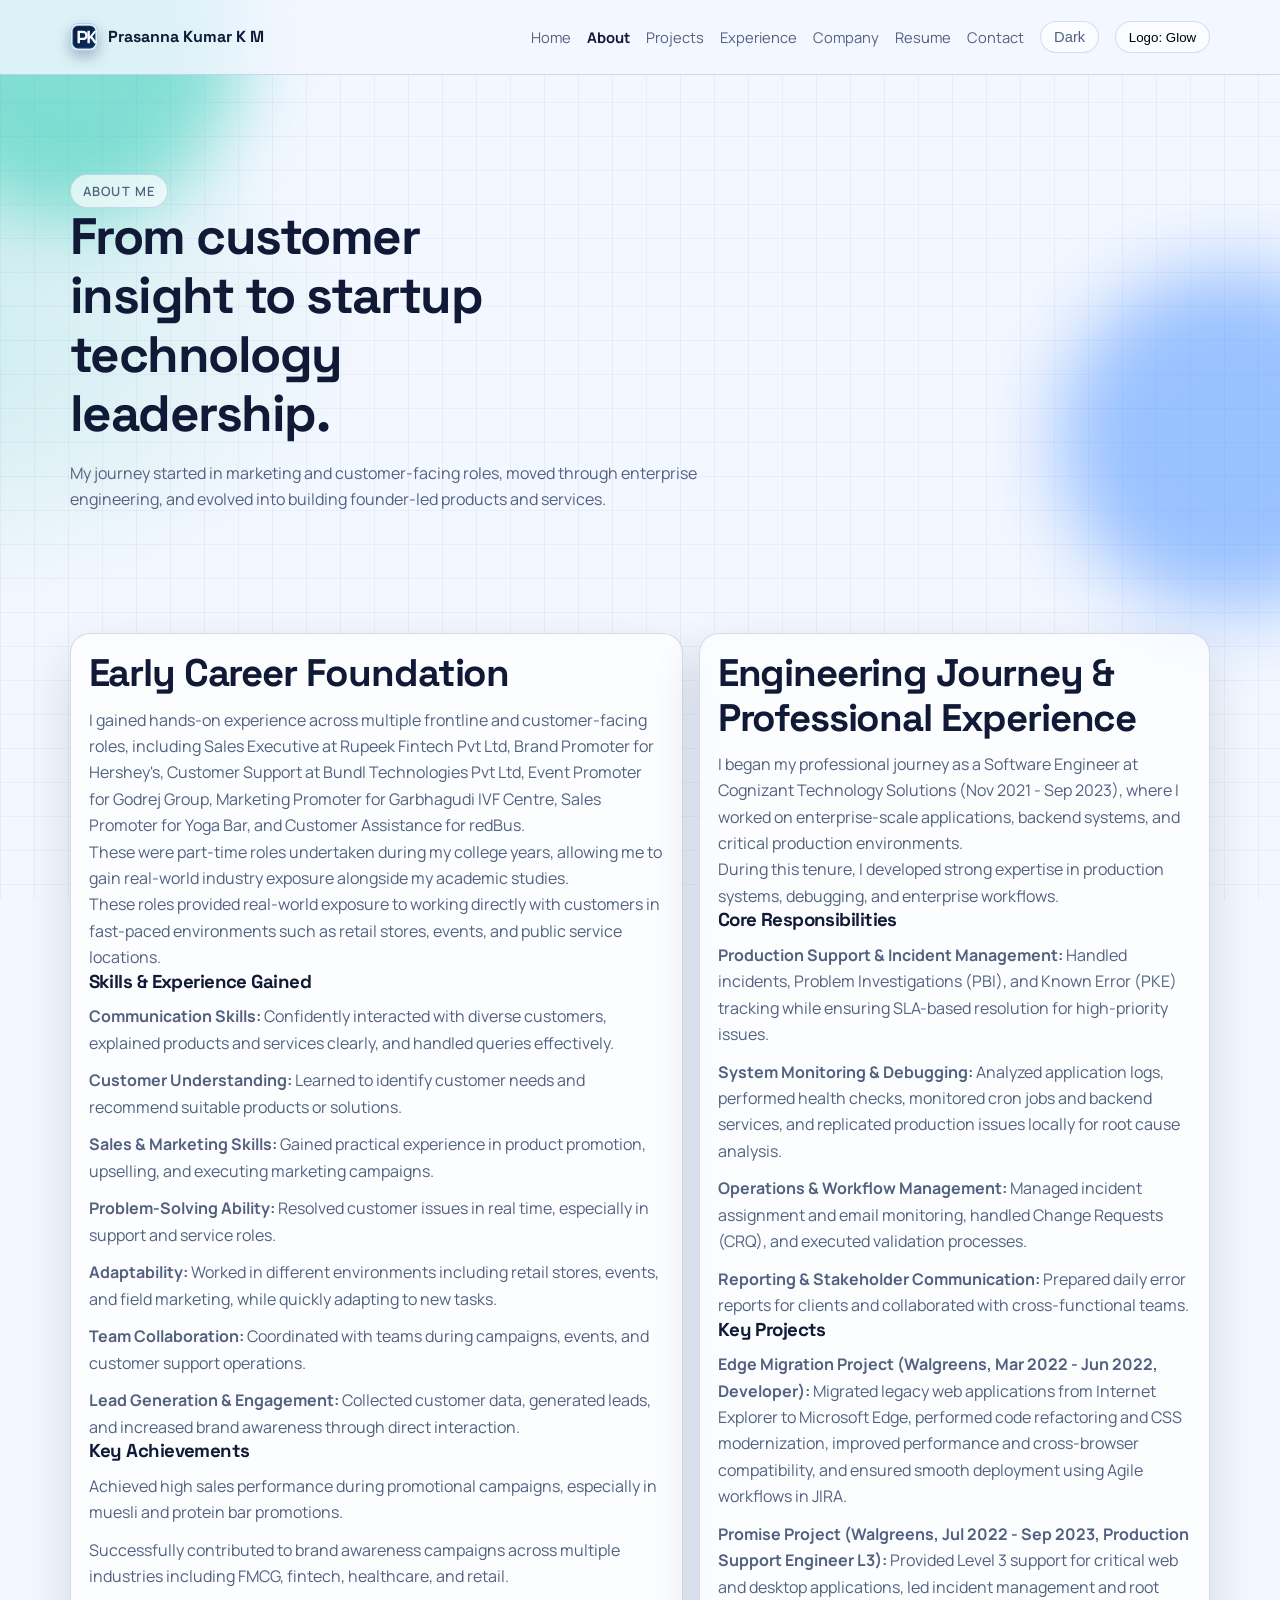
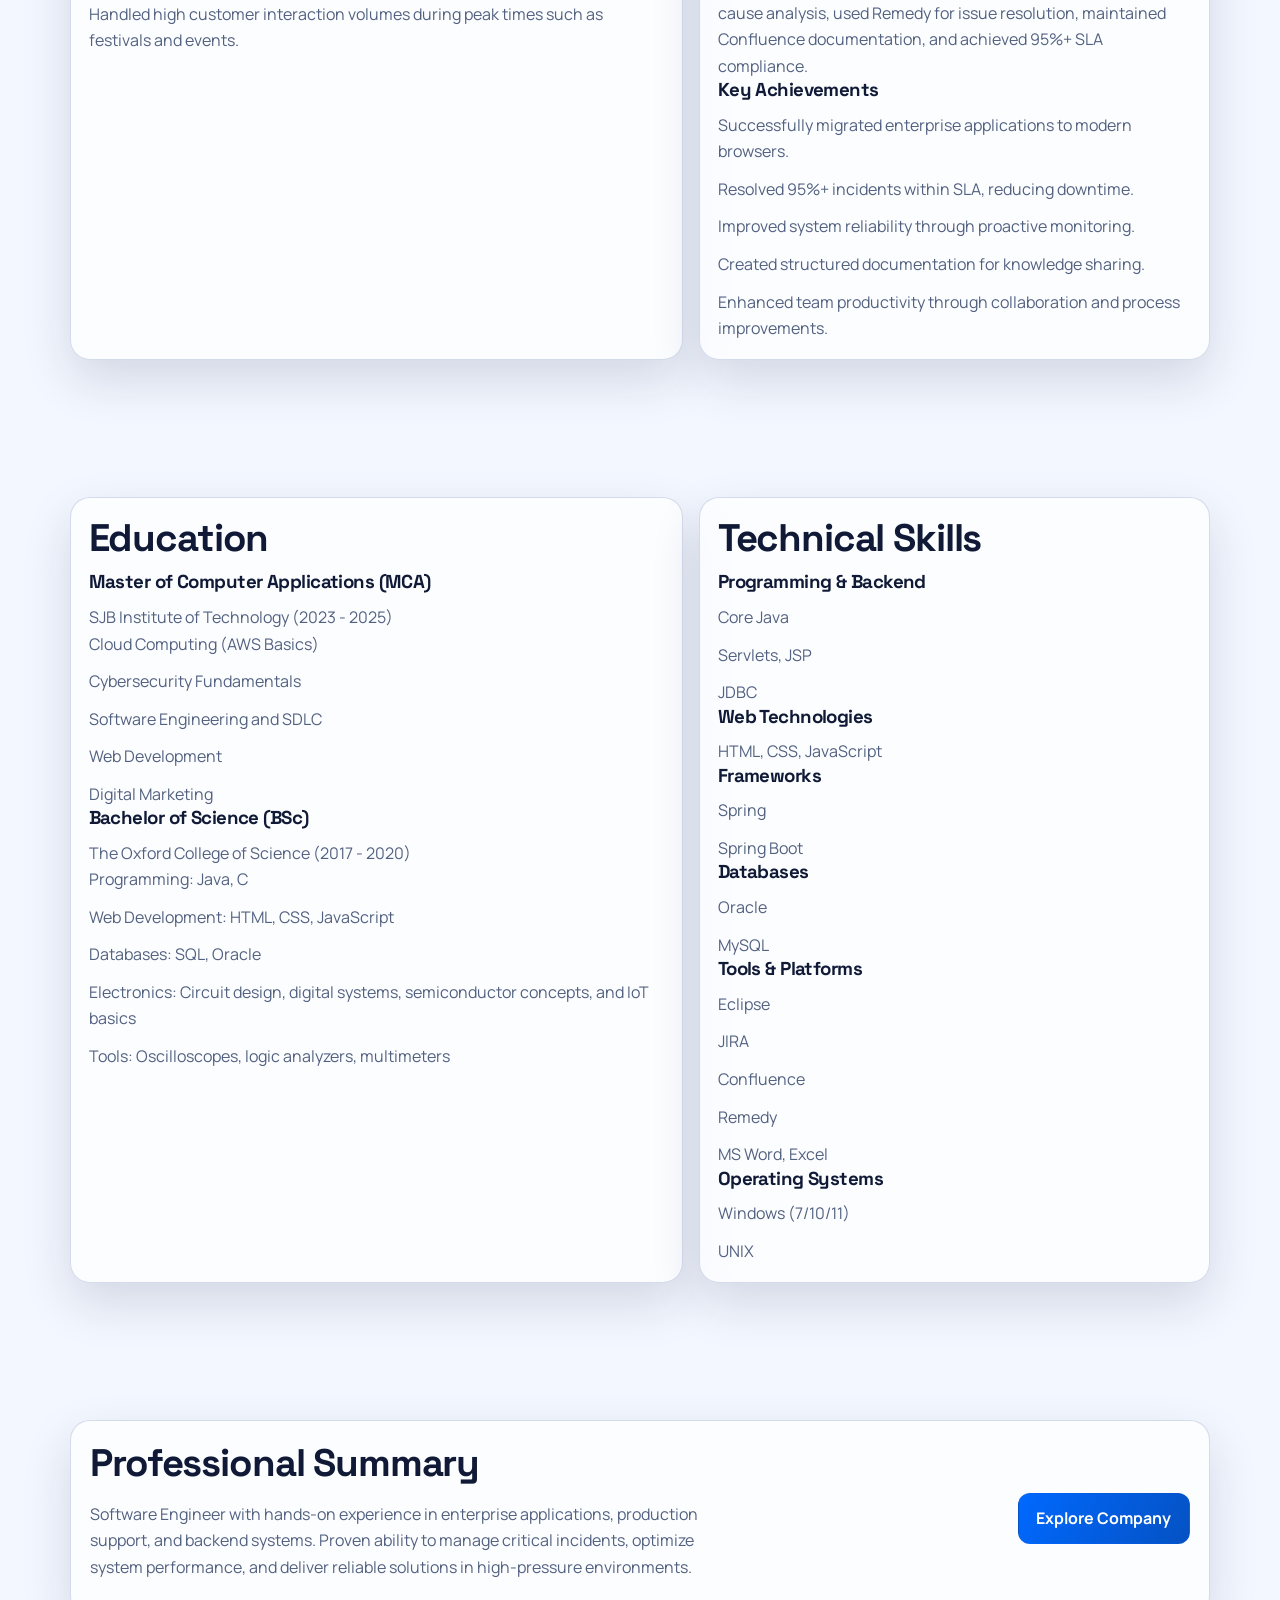
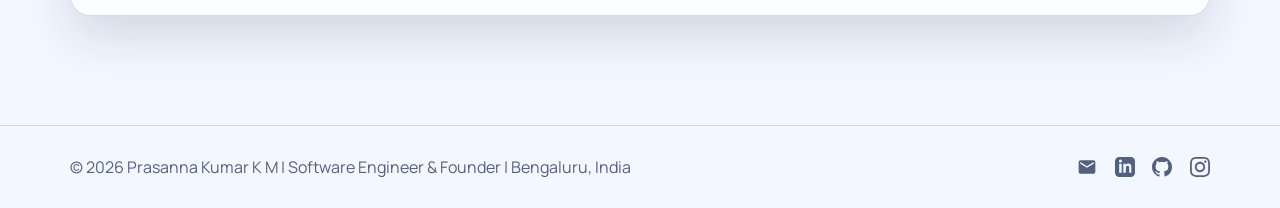
==== about.html @ 93cf95dd "portfolio" ====
<!DOCTYPE html>
<html lang="en">
<head>
  <meta charset="UTF-8">
  <meta name="viewport" content="width=device-width, initial-scale=1">
  <title>About | Prasanna Kumar K M</title>
  <meta name="description" content="The journey of Prasanna Kumar K M: from customer-facing roles to software engineering and startup leadership.">
  <meta name="author" content="Prasanna Kumar K M">
  <meta name="robots" content="index, follow">
  <meta property="og:title" content="About | Prasanna Kumar K M">
  <meta property="og:description" content="From customer insight to engineering execution to startup building.">
  <meta property="og:type" content="website">
  <meta property="og:url" content="https://kmprasannakumar.github.io/portfolio/about.html">
  <meta property="og:image" content="https://kmprasannakumar.github.io/portfolio/assets/projects/portfolio-site.svg">
  <link rel="canonical" href="https://kmprasannakumar.github.io/portfolio/about.html">
  <link rel="icon" type="image/svg+xml" href="assets/brand/pkm-mark.svg">
  <meta name="twitter:card" content="summary_large_image">
  <meta name="twitter:title" content="About | Prasanna Kumar K M">
  <meta name="twitter:description" content="From customer insight to engineering execution to startup building.">
  <meta name="twitter:image" content="https://kmprasannakumar.github.io/portfolio/assets/projects/portfolio-site.svg">
  <link rel="preconnect" href="https://fonts.googleapis.com">
  <link rel="preconnect" href="https://fonts.gstatic.com" crossorigin>
  <link href="https://fonts.googleapis.com/css2?family=Manrope:wght@400;500;600;700;800&family=Space+Grotesk:wght@500;700&display=swap" rel="stylesheet">
  <link rel="stylesheet" href="style.css">
</head>
<body data-page="about">
  <div class="bg-orb orb-1" aria-hidden="true"></div>
  <div class="bg-orb orb-2" aria-hidden="true"></div>
  <div class="bg-grid" aria-hidden="true"></div>

  <header class="site-header">
    <nav class="navbar container" aria-label="Primary">
      <a class="brand brand-wrap" href="index.html" aria-label="Go to homepage">
        <img src="assets/brand/pkm-mark.svg" alt="PKM logo" class="logo-mark" width="28" height="28">
        <span>Prasanna Kumar K M</span>
      </a>
      <button class="menu-btn" id="menuBtn" aria-expanded="false" aria-controls="navLinks" aria-label="Toggle menu">Menu</button>
      <div class="nav-links" id="navLinks">
        <a href="index.html" data-nav="home">Home</a>
        <a href="about.html" data-nav="about">About</a>
        <a href="projects.html" data-nav="projects">Projects</a>
        <a href="experience.html" data-nav="experience">Experience</a>
        <a href="company.html" data-nav="company">Company</a>
        <a href="resume.html" data-nav="resume">Resume</a>
        <a href="contact.html" data-nav="contact">Contact</a>
        <button id="themeToggle" class="theme-toggle" aria-label="Toggle dark and light mode">Theme</button>
        <button id="logoToggle" class="logo-toggle" aria-label="Toggle PK logo style">Logo: Glow</button>
      </div>
    </nav>
  </header>

  <main>
    <section class="page-hero container reveal">
      <p class="kicker">About Me</p>
      <h1>From customer insight to startup technology leadership.</h1>
      <p class="page-intro">My journey started in marketing and customer-facing roles, moved through enterprise engineering, and evolved into building founder-led products and services.</p>
    </section>

    <section class="section container reveal">
      <div class="split-layout">
        <article class="glass-card skill-card">
          <h2>Early Career Foundation</h2>
          <p>I gained hands-on experience across multiple frontline and customer-facing roles, including Sales Executive at Rupeek Fintech Pvt Ltd, Brand Promoter for Hershey's, Customer Support at Bundl Technologies Pvt Ltd, Event Promoter for Godrej Group, Marketing Promoter for Garbhagudi IVF Centre, Sales Promoter for Yoga Bar, and Customer Assistance for redBus.</p>
          <p>These were part-time roles undertaken during my college years, allowing me to gain real-world industry exposure alongside my academic studies.</p>
          <p>These roles provided real-world exposure to working directly with customers in fast-paced environments such as retail stores, events, and public service locations.</p>
          <h3>Skills &amp; Experience Gained</h3>
          <ul class="list-clean">
            <li><strong>Communication Skills:</strong> Confidently interacted with diverse customers, explained products and services clearly, and handled queries effectively.</li>
            <li><strong>Customer Understanding:</strong> Learned to identify customer needs and recommend suitable products or solutions.</li>
            <li><strong>Sales &amp; Marketing Skills:</strong> Gained practical experience in product promotion, upselling, and executing marketing campaigns.</li>
            <li><strong>Problem-Solving Ability:</strong> Resolved customer issues in real time, especially in support and service roles.</li>
            <li><strong>Adaptability:</strong> Worked in different environments including retail stores, events, and field marketing, while quickly adapting to new tasks.</li>
            <li><strong>Team Collaboration:</strong> Coordinated with teams during campaigns, events, and customer support operations.</li>
            <li><strong>Lead Generation &amp; Engagement:</strong> Collected customer data, generated leads, and increased brand awareness through direct interaction.</li>
          </ul>
          <h3>Key Achievements</h3>
          <ul class="list-clean">
            <li>Achieved high sales performance during promotional campaigns, especially in muesli and protein bar promotions.</li>
            <li>Successfully contributed to brand awareness campaigns across multiple industries including FMCG, fintech, healthcare, and retail.</li>
            <li>Handled high customer interaction volumes during peak times such as festivals and events.</li>
          </ul>
        </article>
        <article class="glass-card skill-card">
          <h2>Engineering Journey &amp; Professional Experience</h2>
          <p>I began my professional journey as a Software Engineer at Cognizant Technology Solutions (Nov 2021 - Sep 2023), where I worked on enterprise-scale applications, backend systems, and critical production environments.</p>
          <p>During this tenure, I developed strong expertise in production systems, debugging, and enterprise workflows.</p>
          <h3>Core Responsibilities</h3>
          <ul class="list-clean">
            <li><strong>Production Support &amp; Incident Management:</strong> Handled incidents, Problem Investigations (PBI), and Known Error (PKE) tracking while ensuring SLA-based resolution for high-priority issues.</li>
            <li><strong>System Monitoring &amp; Debugging:</strong> Analyzed application logs, performed health checks, monitored cron jobs and backend services, and replicated production issues locally for root cause analysis.</li>
            <li><strong>Operations &amp; Workflow Management:</strong> Managed incident assignment and email monitoring, handled Change Requests (CRQ), and executed validation processes.</li>
            <li><strong>Reporting &amp; Stakeholder Communication:</strong> Prepared daily error reports for clients and collaborated with cross-functional teams.</li>
          </ul>
          <h3>Key Projects</h3>
          <ul class="list-clean">
            <li><strong>Edge Migration Project (Walgreens, Mar 2022 - Jun 2022, Developer):</strong> Migrated legacy web applications from Internet Explorer to Microsoft Edge, performed code refactoring and CSS modernization, improved performance and cross-browser compatibility, and ensured smooth deployment using Agile workflows in JIRA.</li>
            <li><strong>Promise Project (Walgreens, Jul 2022 - Sep 2023, Production Support Engineer L3):</strong> Provided Level 3 support for critical web and desktop applications, led incident management and root cause analysis, used Remedy for issue resolution, maintained Confluence documentation, and achieved 95%+ SLA compliance.</li>
          </ul>
          <h3>Key Achievements</h3>
          <ul class="list-clean">
            <li>Successfully migrated enterprise applications to modern browsers.</li>
            <li>Resolved 95%+ incidents within SLA, reducing downtime.</li>
            <li>Improved system reliability through proactive monitoring.</li>
            <li>Created structured documentation for knowledge sharing.</li>
            <li>Enhanced team productivity through collaboration and process improvements.</li>
          </ul>
        </article>
      </div>
    </section>

    <section class="section container reveal">
      <div class="split-layout">
        <article class="glass-card skill-card">
          <h2>Education</h2>
          <h3>Master of Computer Applications (MCA)</h3>
          <p>SJB Institute of Technology (2023 - 2025)</p>
          <ul class="list-clean">
            <li>Cloud Computing (AWS Basics)</li>
            <li>Cybersecurity Fundamentals</li>
            <li>Software Engineering and SDLC</li>
            <li>Web Development</li>
            <li>Digital Marketing</li>
          </ul>
          <h3>Bachelor of Science (BSc)</h3>
          <p>The Oxford College of Science (2017 - 2020)</p>
          <ul class="list-clean">
            <li>Programming: Java, C</li>
            <li>Web Development: HTML, CSS, JavaScript</li>
            <li>Databases: SQL, Oracle</li>
            <li>Electronics: Circuit design, digital systems, semiconductor concepts, and IoT basics</li>
            <li>Tools: Oscilloscopes, logic analyzers, multimeters</li>
          </ul>
        </article>
        <article class="glass-card skill-card">
          <h2>Technical Skills</h2>
          <h3>Programming &amp; Backend</h3>
          <ul class="list-clean">
            <li>Core Java</li>
            <li>Servlets, JSP</li>
            <li>JDBC</li>
          </ul>
          <h3>Web Technologies</h3>
          <ul class="list-clean">
            <li>HTML, CSS, JavaScript</li>
          </ul>
          <h3>Frameworks</h3>
          <ul class="list-clean">
            <li>Spring</li>
            <li>Spring Boot</li>
          </ul>
          <h3>Databases</h3>
          <ul class="list-clean">
            <li>Oracle</li>
            <li>MySQL</li>
          </ul>
          <h3>Tools &amp; Platforms</h3>
          <ul class="list-clean">
            <li>Eclipse</li>
            <li>JIRA</li>
            <li>Confluence</li>
            <li>Remedy</li>
            <li>MS Word, Excel</li>
          </ul>
          <h3>Operating Systems</h3>
          <ul class="list-clean">
            <li>Windows (7/10/11)</li>
            <li>UNIX</li>
          </ul>
        </article>
      </div>
    </section>

    <section class="section container reveal">
      <div class="cta-banner glass-card">
        <div>
          <h2>Professional Summary</h2>
          <p class="section-intro">Software Engineer with hands-on experience in enterprise applications, production support, and backend systems. Proven ability to manage critical incidents, optimize system performance, and deliver reliable solutions in high-pressure environments.</p>
        </div>
        <a class="btn btn-primary" href="company.html">Explore Company</a>
      </div>
    </section>
  </main>

  <footer class="site-footer">
    <div class="container footer-wrap">
      <p>&copy; <span id="year"></span> Prasanna Kumar K M | Software Engineer &amp; Founder | Bengaluru, India</p>
      <nav class="footer-social" aria-label="Social media links">
        <a href="mailto:prasannakumar.kmblr@gmail.com" aria-label="Email">
          <svg viewBox="0 0 24 24" aria-hidden="true"><path d="M20 4H4a2 2 0 0 0-2 2v12a2 2 0 0 0 2 2h16a2 2 0 0 0 2-2V6a2 2 0 0 0-2-2zm0 4-8 5-8-5V6l8 5 8-5v2z"/></svg>
        </a>
        <a href="https://www.linkedin.com/in/prasannakumarkm" target="_blank" rel="noopener noreferrer" aria-label="LinkedIn">
          <svg viewBox="0 0 24 24" aria-hidden="true"><path d="M19 0H5a5 5 0 0 0-5 5v14a5 5 0 0 0 5 5h14a5 5 0 0 0 5-5V5a5 5 0 0 0-5-5zM8 19H5V8h3v11zM6.5 6.7A1.8 1.8 0 1 1 6.5 3a1.8 1.8 0 0 1 0 3.7zM20 19h-3v-5.6c0-1.3 0-3-1.8-3S13 11.9 13 13.4V19h-3V8h2.9v1.5h.1c.4-.8 1.4-1.6 2.9-1.6 3.1 0 3.7 2 3.7 4.7V19z"/></svg>
        </a>
        <a href="https://github.com/kmprasannakumar" target="_blank" rel="noopener noreferrer" aria-label="GitHub">
          <svg viewBox="0 0 24 24" aria-hidden="true"><path d="M12 0C5.37 0 0 5.37 0 12c0 5.3 3.44 9.8 8.2 11.38.6.11.82-.26.82-.58v-2.03c-3.34.73-4.04-1.61-4.04-1.61-.54-1.38-1.33-1.75-1.33-1.75-1.09-.74.08-.73.08-.73 1.2.09 1.84 1.24 1.84 1.24 1.07 1.83 2.8 1.3 3.48 1 .11-.78.42-1.3.76-1.6-2.67-.3-5.47-1.33-5.47-5.93 0-1.31.47-2.38 1.24-3.22-.14-.3-.54-1.52.1-3.18 0 0 1-.32 3.3 1.23a11.5 11.5 0 0 1 6 0c2.28-1.55 3.29-1.23 3.29-1.23.65 1.66.24 2.88.12 3.18.77.84 1.23 1.91 1.23 3.22 0 4.61-2.8 5.63-5.48 5.92.43.37.81 1.1.81 2.22v3.29c0 .32.21.7.82.58A12 12 0 0 0 24 12C24 5.37 18.63 0 12 0z"/></svg>
        </a>
        <a href="https://www.instagram.com/prasannakumarkmreddy?igsh=bG9hbTIxcnY0bGRi" target="_blank" rel="noopener noreferrer" aria-label="Instagram">
          <svg viewBox="0 0 24 24" aria-hidden="true"><path d="M12 2.163c3.204 0 3.584.012 4.85.07 3.252.148 4.771 1.691 4.919 4.919.058 1.265.069 1.645.069 4.849 0 3.205-.012 3.584-.069 4.849-.149 3.225-1.664 4.771-4.919 4.919-1.266.058-1.644.07-4.85.07-3.204 0-3.584-.012-4.849-.07-3.26-.149-4.771-1.699-4.919-4.92-.058-1.265-.07-1.644-.07-4.849 0-3.204.013-3.583.07-4.849.149-3.227 1.664-4.771 4.919-4.919 1.266-.057 1.645-.069 4.849-.069zm0-2.163c-3.259 0-3.667.014-4.947.072-4.358.2-6.78 2.618-6.98 6.98-.059 1.281-.073 1.689-.073 4.948 0 3.259.014 3.668.072 4.948.2 4.358 2.618 6.78 6.98 6.98 1.281.058 1.689.072 4.948.072 3.259 0 3.668-.014 4.948-.072 4.354-.2 6.782-2.618 6.979-6.98.059-1.28.073-1.689.073-4.948 0-3.259-.014-3.667-.072-4.947-.196-4.354-2.617-6.78-6.979-6.98-1.281-.059-1.69-.073-4.949-.073zm0 5.838c-3.403 0-6.162 2.759-6.162 6.162S8.597 18.163 12 18.163s6.162-2.759 6.162-6.162S15.403 5.838 12 5.838zm0 10.162c-2.209 0-4-1.79-4-4 0-2.209 1.791-4 4-4s4 1.791 4 4c0 2.21-1.791 4-4 4zm6.406-11.845c-.796 0-1.441.645-1.441 1.44s.645 1.44 1.441 1.44c.795 0 1.439-.645 1.439-1.44s-.644-1.44-1.439-1.44z"/></svg>
        </a>
      </nav>
    </div>
  </footer>

  <script src="script.js" defer></script>
</body>
</html>
---- style.css ----
:root {
  --bg: #f3f7ff;
  --surface: rgba(255, 255, 255, 0.68);
  --surface-solid: #ffffff;
  --text: #101a36;
  --muted: #536180;
  --primary: #0069ff;
  --secondary: #00b894;
  --border: rgba(72, 101, 163, 0.22);
  --shadow: 0 20px 50px rgba(12, 26, 67, 0.14);
  --ring: rgba(0, 105, 255, 0.3);
}

body[data-theme="dark"] {
  --bg: #0a0f1f;
  --surface: rgba(17, 27, 52, 0.64);
  --surface-solid: #111a33;
  --text: #e7efff;
  --muted: #a4b4d8;
  --primary: #5ea0ff;
  --secondary: #37d4b2;
  --border: rgba(142, 168, 232, 0.28);
  --shadow: 0 22px 60px rgba(0, 0, 0, 0.45);
  --ring: rgba(94, 160, 255, 0.38);
}

* {
  box-sizing: border-box;
}

html {
  scroll-behavior: smooth;
}

body {
  margin: 0;
  font-family: "Manrope", sans-serif;
  background: radial-gradient(1200px 600px at 90% -10%, rgba(0, 105, 255, 0.18), transparent 60%),
    radial-gradient(900px 500px at -10% 10%, rgba(0, 184, 148, 0.18), transparent 55%),
    var(--bg);
  color: var(--text);
  line-height: 1.65;
  overflow-x: hidden;
}

h1,
h2,
h3 {
  font-family: "Space Grotesk", sans-serif;
  letter-spacing: -0.03em;
  margin: 0 0 0.7rem;
  line-height: 1.15;
}

a {
  color: inherit;
  text-decoration: none;
}

.container {
  width: min(1140px, 92vw);
  margin: 0 auto;
}

.bg-orb {
  position: fixed;
  width: 340px;
  height: 340px;
  filter: blur(40px);
  border-radius: 50%;
  z-index: -2;
  opacity: 0.5;
}

.orb-1 {
  top: -120px;
  left: -100px;
  background: #0ec5a8;
}

.orb-2 {
  right: -120px;
  top: 30%;
  background: #3f8cff;
}

.bg-grid {
  position: fixed;
  inset: 0;
  z-index: -3;
  background-image: linear-gradient(to right, rgba(127, 147, 199, 0.09) 1px, transparent 1px),
    linear-gradient(to bottom, rgba(127, 147, 199, 0.09) 1px, transparent 1px);
  background-size: 34px 34px;
}

.site-header {
  position: sticky;
  top: 0;
  z-index: 100;
  -webkit-backdrop-filter: blur(12px);
  backdrop-filter: blur(12px);
  background: color-mix(in srgb, var(--bg) 80%, transparent);
  border-bottom: 1px solid var(--border);
}

.navbar {
  min-height: 74px;
  display: flex;
  align-items: center;
  justify-content: space-between;
  gap: 1rem;
}

.brand {
  font-family: "Space Grotesk", sans-serif;
  font-weight: 700;
  font-size: 1rem;
}

.brand-wrap {
  display: inline-flex;
  align-items: center;
  gap: 0.6rem;
}

.logo-mark {
  width: 28px;
  height: 28px;
  border-radius: 8px;
  border: 1px solid rgba(127, 147, 199, 0.36);
  box-shadow: 0 6px 14px rgba(0, 23, 74, 0.28);
}

.nav-links {
  display: flex;
  align-items: center;
  gap: 1rem;
}

.nav-links a,
.theme-toggle,
.menu-btn {
  font-size: 0.92rem;
  color: var(--muted);
  transition: 0.25s ease;
}

.nav-links a:hover,
.theme-toggle:hover,
.menu-btn:hover {
  color: var(--text);
}

.active-link {
  color: var(--text) !important;
  font-weight: 700;
}

.menu-btn {
  display: none;
  border: 1px solid var(--border);
  border-radius: 12px;
  background: transparent;
  padding: 0.45rem 0.7rem;
}

.theme-toggle {
  border: 1px solid var(--border);
  border-radius: 999px;
  background: var(--surface);
  padding: 0.45rem 0.8rem;
  cursor: pointer;
}

.logo-toggle {
  border: 1px solid var(--border);
  border-radius: 999px;
  background: var(--surface);
  padding: 0.45rem 0.8rem;
  cursor: pointer;
  min-width: 92px;
}

.hero {
  padding: 7rem 0 4rem;
}

.page-hero {
  padding: 6.2rem 0 2.2rem;
}

.page-hero h1 {
  font-size: clamp(1.9rem, 4vw, 3.2rem);
  max-width: 14ch;
}

.page-intro {
  max-width: 68ch;
  color: var(--muted);
}

.kicker {
  width: fit-content;
  margin: 0;
  padding: 0.35rem 0.75rem;
  border-radius: 999px;
  border: 1px solid var(--border);
  background: var(--surface);
  color: var(--muted);
  font-size: 0.8rem;
  font-weight: 600;
  text-transform: uppercase;
  letter-spacing: 0.09em;
}

.hero h1 {
  font-size: clamp(2.1rem, 5vw, 4.4rem);
  max-width: 11.5ch;
  margin-top: 1rem;
}

.hero-copy {
  max-width: 64ch;
  color: var(--muted);
}

.hero-actions {
  display: flex;
  flex-wrap: wrap;
  gap: 0.9rem;
  margin: 1.6rem 0 2.2rem;
}

.btn {
  display: inline-flex;
  align-items: center;
  justify-content: center;
  border-radius: 12px;
  border: 1px solid transparent;
  padding: 0.72rem 1.1rem;
  font-weight: 700;
  transition: 0.25s ease;
}

.btn:focus-visible,
.nav-links a:focus-visible,
.theme-toggle:focus-visible,
.menu-btn:focus-visible,
.project-links a:focus-visible,
.contact-links a:focus-visible {
  outline: none;
  box-shadow: 0 0 0 4px var(--ring);
}

.btn-primary {
  color: #fff;
  background: linear-gradient(120deg, var(--primary), color-mix(in srgb, var(--primary) 70%, #101a36));
}

.btn-primary:hover {
  transform: translateY(-2px);
  box-shadow: 0 8px 24px color-mix(in srgb, var(--primary) 36%, transparent);
}

.btn-secondary {
  color: var(--text);
  border-color: var(--border);
  background: var(--surface);
}

.btn-secondary:hover {
  transform: translateY(-2px);
}

.glass-card {
  border: 1px solid var(--border);
  background: var(--surface);
  box-shadow: var(--shadow);
  border-radius: 20px;
  -webkit-backdrop-filter: blur(10px);
  backdrop-filter: blur(10px);
}

.hero-highlights {
  display: grid;
  grid-template-columns: repeat(3, minmax(0, 1fr));
  gap: 1rem;
  padding: 1.2rem;
}

.hero-highlights h3 {
  font-size: 0.9rem;
  margin-bottom: 0.2rem;
}

.hero-highlights p {
  margin: 0;
  color: var(--muted);
  font-size: 0.93rem;
}

.section {
  padding: 4.3rem 0;
}

.section h2 {
  font-size: clamp(1.5rem, 3vw, 2.4rem);
}

.section p {
  color: var(--muted);
}

.skills-grid,
.project-grid,
.service-grid {
  margin-top: 1.4rem;
  display: grid;
  gap: 1rem;
}

.skills-grid {
  grid-template-columns: repeat(auto-fit, minmax(220px, 1fr));
}

.skill-card {
  padding: 1.1rem;
}

.skill-card p {
  margin: 0;
}

.project-grid {
  grid-template-columns: repeat(auto-fit, minmax(250px, 1fr));
}

.project-card {
  padding: 0.95rem;
  transition: transform 0.28s ease;
}

.project-card:hover {
  transform: translateY(-6px);
}

.project-image {
  height: 130px;
  border-radius: 14px;
  margin-bottom: 0.95rem;
}

.project-thumb {
  width: 100%;
  height: 190px;
  object-fit: cover;
  border-radius: 14px;
  margin-bottom: 0.95rem;
  border: 1px solid var(--border);
  background: var(--surface-solid);
}

.image-a {
  background: linear-gradient(125deg, #0069ff, #4ab6ff);
}

.image-b {
  background: linear-gradient(125deg, #00b894, #008a75);
}

.image-c {
  background: linear-gradient(125deg, #0d2b6e, #2f77ff);
}

.image-d {
  background: linear-gradient(125deg, #0b1d4d, #007ad9);
}

.stack {
  font-size: 0.85rem;
  margin: 0.7rem 0;
}

.project-links {
  display: flex;
  gap: 1rem;
}

.project-links a {
  font-weight: 700;
  color: var(--primary);
}

.timeline {
  margin-top: 1.4rem;
  display: grid;
  gap: 1rem;
  position: relative;
}

.timeline::before {
  content: "";
  position: absolute;
  left: 9px;
  top: 10px;
  bottom: 10px;
  width: 2px;
  background: linear-gradient(var(--primary), transparent);
}

.timeline-item {
  margin-left: 1.4rem;
  padding: 1rem;
  position: relative;
}

.timeline-item::before {
  content: "";
  position: absolute;
  left: -1.95rem;
  top: 1.2rem;
  width: 0.72rem;
  height: 0.72rem;
  border-radius: 50%;
  background: var(--primary);
  box-shadow: 0 0 0 6px color-mix(in srgb, var(--primary) 24%, transparent);
}

.section-intro {
  max-width: 62ch;
}

.service-grid {
  grid-template-columns: repeat(auto-fit, minmax(170px, 1fr));
  margin-bottom: 1.3rem;
}

.service-card {
  min-height: 110px;
  display: grid;
  place-items: center;
  padding: 0.8rem;
}

.service-card h3 {
  font-size: 1rem;
  text-align: center;
  margin: 0;
}

.github-wrap {
  display: grid;
  grid-template-columns: 1.2fr 1fr;
  gap: 1rem;
  margin-top: 1.2rem;
}

.github-stats {
  width: 100%;
  border-radius: 18px;
  border: 1px solid var(--border);
  background: var(--surface-solid);
}

.repo-panel {
  padding: 1rem;
}

.repo-list {
  list-style: none;
  margin: 0;
  padding: 0;
  display: grid;
  gap: 0.85rem;
}

.repo-list a {
  color: var(--primary);
  font-weight: 700;
}

.contact-links {
  margin-top: 1rem;
  padding: 1rem;
  display: flex;
  flex-wrap: wrap;
  gap: 1rem;
}

.contact-links a {
  font-weight: 700;
  color: var(--primary);
}

/* Social icon links */
.social-link {
  display: inline-flex;
  align-items: center;
  gap: 0.45rem;
  font-weight: 600;
  color: var(--primary);
  text-decoration: none;
  transition: opacity 0.2s ease;
}

.social-link:hover {
  opacity: 0.72;
}

.social-link svg {
  flex-shrink: 0;
  width: 20px;
  height: 20px;
  fill: currentColor;
}

/* Footer social icons row */
.footer-social {
  display: flex;
  gap: 1.1rem;
  align-items: center;
  flex-wrap: wrap;
}

.footer-social a {
  color: var(--muted);
  display: flex;
  align-items: center;
  transition: color 0.2s ease;
}

.footer-social a:hover {
  color: var(--primary);
}

.footer-social svg {
  width: 20px;
  height: 20px;
  fill: currentColor;
  display: block;
}

/* Resume contact list links */
.list-clean a {
  color: var(--primary);
  font-weight: 600;
  display: inline-flex;
  align-items: center;
  gap: 0.4rem;
}

.list-clean a svg {
  width: 16px;
  height: 16px;
  fill: currentColor;
  flex-shrink: 0;
}

.split-layout {
  display: grid;
  grid-template-columns: 1.2fr 1fr;
  gap: 1rem;
}

.list-clean {
  list-style: none;
  margin: 0;
  padding: 0;
  display: grid;
  gap: 0.7rem;
}

.list-clean li {
  color: var(--muted);
}

.metrics-grid {
  display: grid;
  grid-template-columns: repeat(auto-fit, minmax(180px, 1fr));
  gap: 1rem;
}

.metric-card {
  padding: 1rem;
}

.metric-card h3 {
  margin: 0;
  font-size: 1.8rem;
}

.metric-card p {
  margin: 0.3rem 0 0;
}

.cta-banner {
  padding: 1.2rem;
  display: flex;
  align-items: center;
  justify-content: space-between;
  gap: 1rem;
  flex-wrap: wrap;
}

.site-footer {
  border-top: 1px solid var(--border);
  margin-top: 2.5rem;
}

.footer-wrap {
  min-height: 82px;
  display: flex;
  align-items: center;
  justify-content: space-between;
  gap: 0.8rem;
  flex-wrap: wrap;
  color: var(--muted);
}

.reveal {
  opacity: 0;
  transform: translateY(20px);
  transition: opacity 0.66s ease, transform 0.66s ease;
}

.reveal.active {
  opacity: 1;
  transform: translateY(0);
}

@media (max-width: 960px) {
  .github-wrap,
  .hero-highlights,
  .split-layout {
    grid-template-columns: 1fr;
  }

  .hero {
    padding-top: 6.2rem;
  }
}

@media (max-width: 760px) {
  .menu-btn {
    display: inline-flex;
  }

  .nav-links {
    position: absolute;
    right: 4vw;
    top: 76px;
    width: min(300px, 88vw);
    background: var(--surface-solid);
    border: 1px solid var(--border);
    border-radius: 16px;
    padding: 0.9rem;
    flex-direction: column;
    align-items: flex-start;
    box-shadow: var(--shadow);
    display: none;
  }

  .nav-links.open {
    display: flex;
  }

  .hero h1 {
    max-width: 13ch;
  }
}

@media (prefers-reduced-motion: reduce) {
  * {
    animation: none !important;
    transition: none !important;
    scroll-behavior: auto !important;
  }

  .reveal {
    opacity: 1;
    transform: none;
  }
}
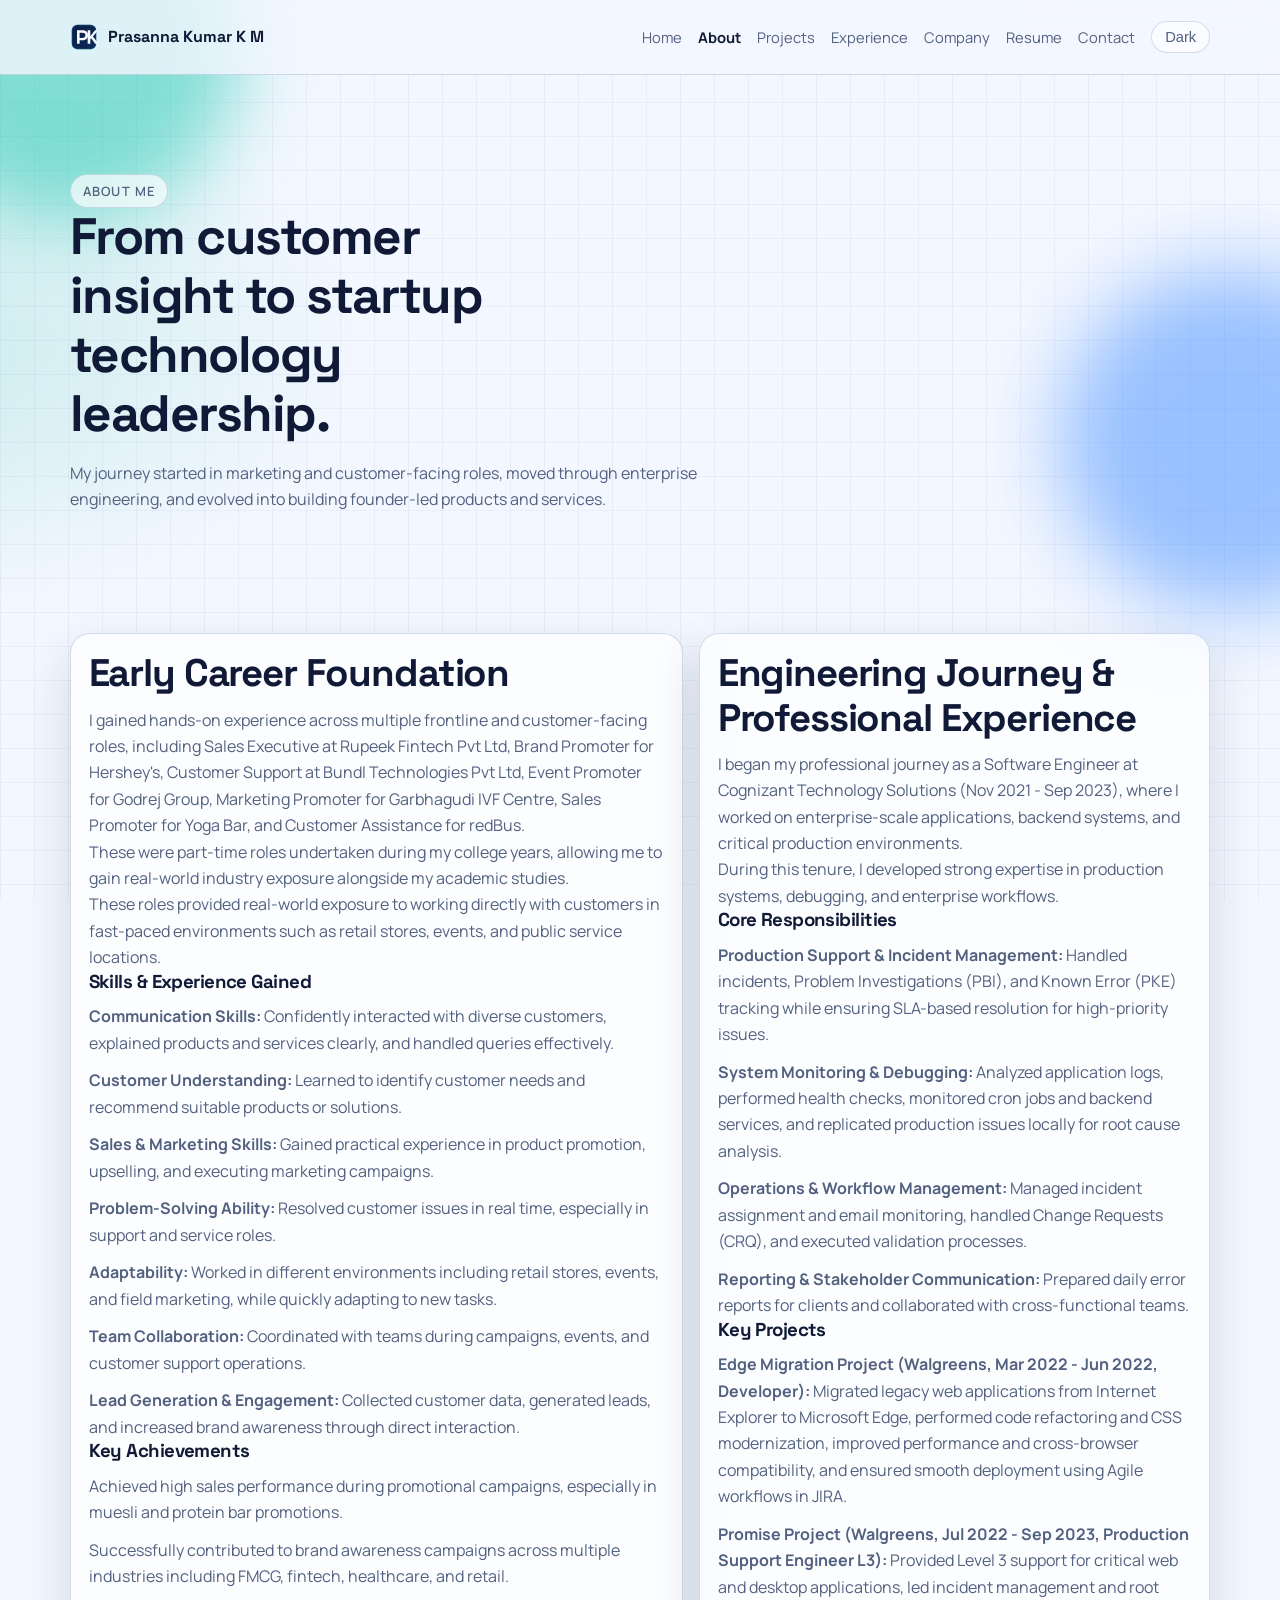
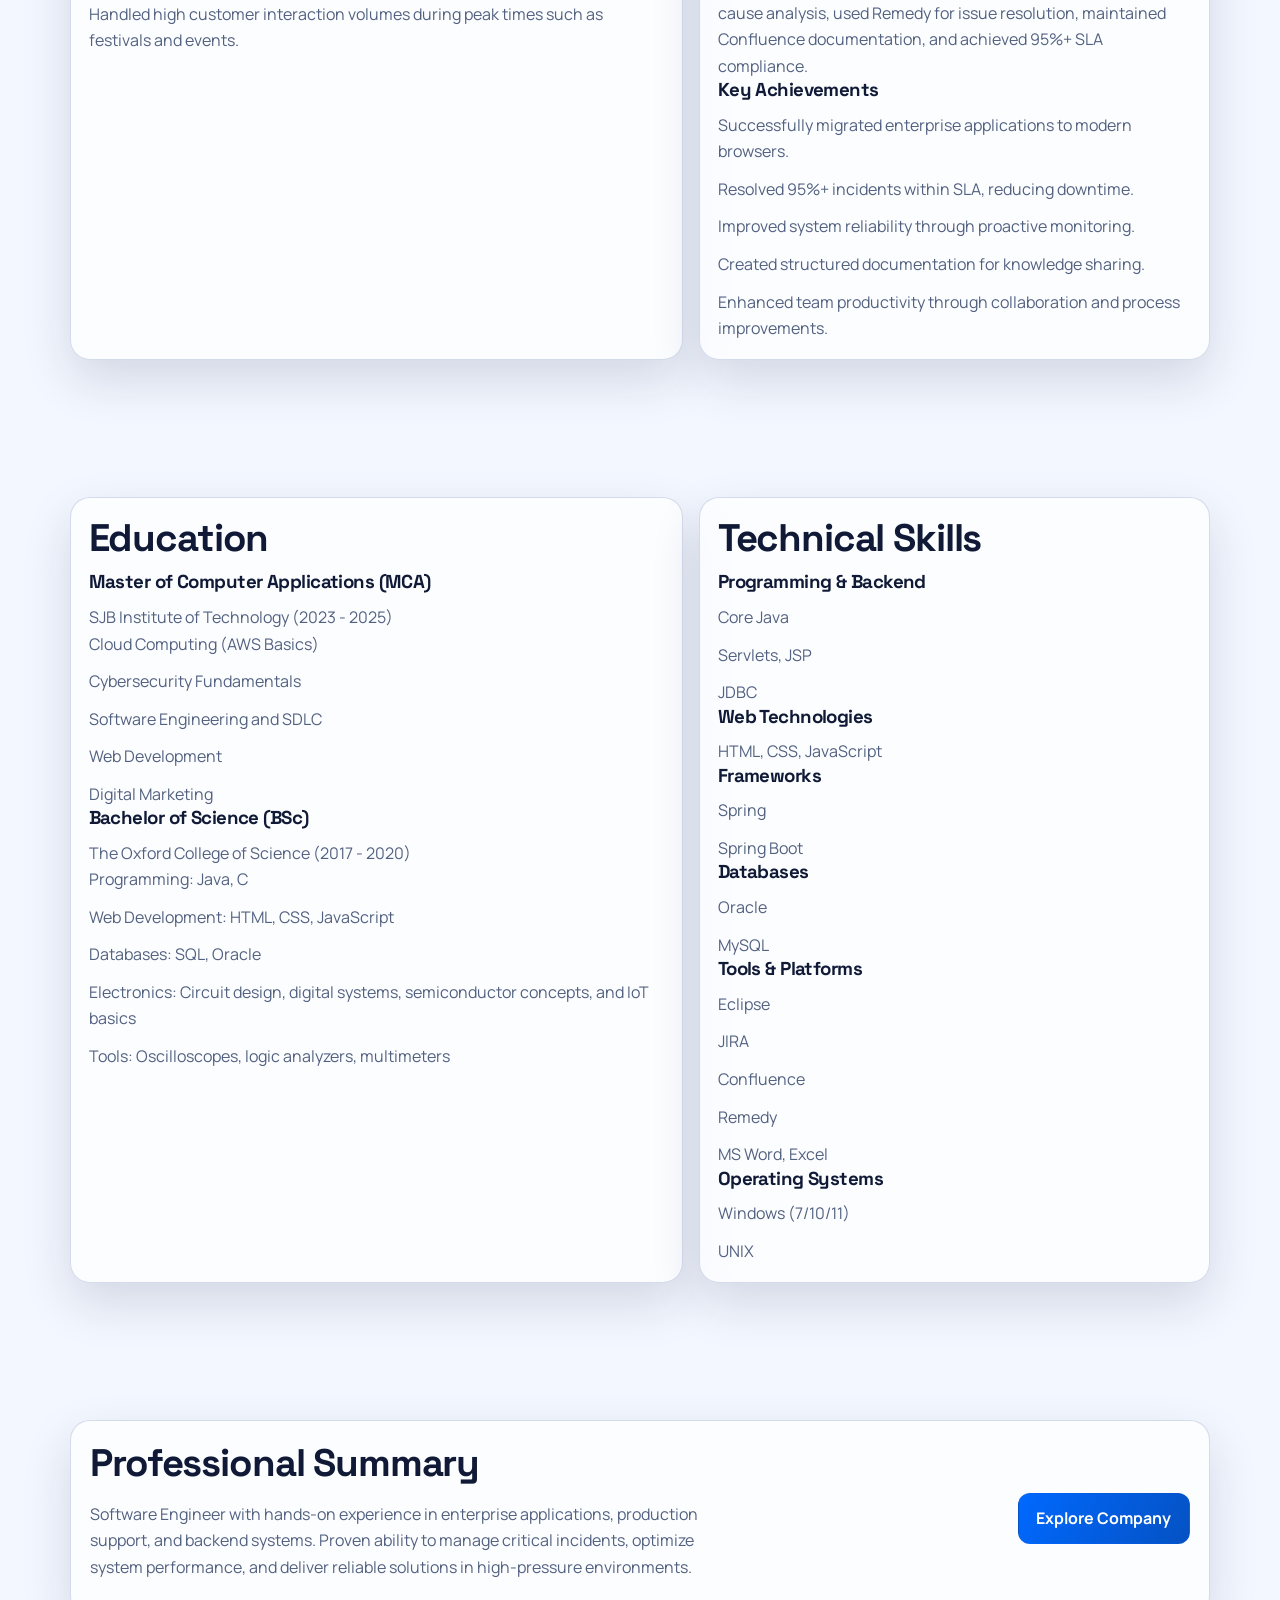
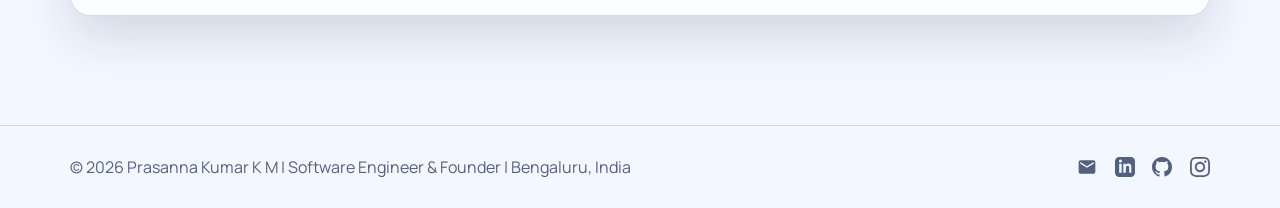
==== commit 3366f5db: "Refine portfolio content and remove logo mode toggle" ====
--- a/about.html
+++ b/about.html
@@ -44,7 +44,6 @@
         <a href="resume.html" data-nav="resume">Resume</a>
         <a href="contact.html" data-nav="contact">Contact</a>
         <button id="themeToggle" class="theme-toggle" aria-label="Toggle dark and light mode">Theme</button>
-        <button id="logoToggle" class="logo-toggle" aria-label="Toggle PK logo style">Logo: Glow</button>
       </div>
     </nav>
   </header>
@@ -206,3 +205,4 @@
 </html>
 
 
+
--- a/style.css
+++ b/style.css
@@ -127,8 +127,6 @@
   width: 28px;
   height: 28px;
   border-radius: 8px;
-  border: 1px solid rgba(127, 147, 199, 0.36);
-  box-shadow: 0 6px 14px rgba(0, 23, 74, 0.28);
 }
 
 .nav-links {
@@ -170,15 +168,6 @@
   background: var(--surface);
   padding: 0.45rem 0.8rem;
   cursor: pointer;
-}
-
-.logo-toggle {
-  border: 1px solid var(--border);
-  border-radius: 999px;
-  background: var(--surface);
-  padding: 0.45rem 0.8rem;
-  cursor: pointer;
-  min-width: 92px;
 }
 
 .hero {
